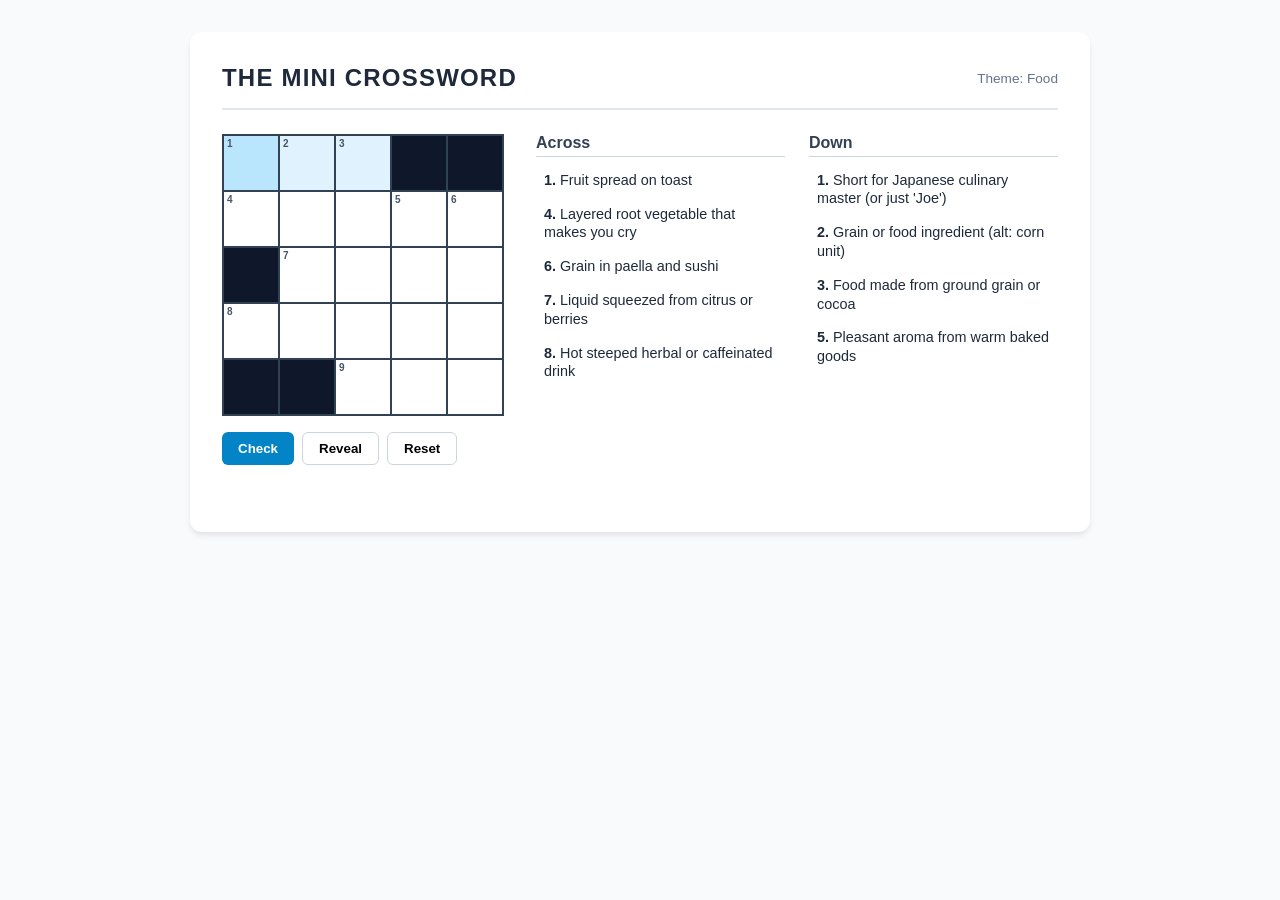
==== index.html @ 981eea90 "adding files" ====
<!DOCTYPE html>
<html lang="en">
<head>
  <meta charset="UTF-8">
  <meta name="viewport" content="width=device-width, initial-scale=1.0">
  <title>Food Mini Crossword</title>
  <link rel="stylesheet" href="style.css">
</head>
<body>

<div class="container">
  <header>
    <h1>The Mini Crossword</h1>
    <span style="font-size: 0.85rem; color: #64748b;">Theme: Food</span>
  </header>

  <main class="crossword-layout">
    <div>
      <div class="grid-container">
        <div id="playGrid" class="grid"></div>
      </div>
      <div style="margin-top: 1rem; display: flex; gap: 0.5rem;">
        <button class="btn btn-primary" onclick="checkPuzzle()">Check</button>
        <button class="btn" onclick="revealPuzzle()">Reveal</button>
        <button class="btn" onclick="resetPlayerGrid()">Reset</button>
      </div>
      <div id="statusMessage" class="status-msg"></div>
    </div>

    <div class="clues-container">
      <div class="clue-list">
        <h3>Across</h3>
        <div id="acrossClues"></div>
      </div>
      <div class="clue-list">
        <h3>Down</h3>
        <div id="downClues"></div>
      </div>
    </div>
  </main>
</div>

<script src="player.js"></script>
</body>
</html>
---- style.css ----
:root {
  --bg: #f8fafc;
  --card-bg: #ffffff;
  --text: #1e293b;
  --border: #334155;
  --primary: #0284c7;
  --highlight: #e0f2fe;
  --focus-cell: #bae6fd;
  --correct: #16a34a;
  --wrong: #dc2626;
  --block: #0f172a;
}

* {
  box-sizing: border-box;
  margin: 0;
  padding: 0;
  font-family: -apple-system, BlinkMacSystemFont, "Segoe UI", Roboto, sans-serif;
}

body {
  background-color: var(--bg);
  color: var(--text);
  padding: 2rem 1rem;
  display: flex;
  justify-content: center;
}

.container {
  max-width: 900px;
  width: 100%;
  background: var(--card-bg);
  padding: 2rem;
  border-radius: 12px;
  box-shadow: 0 4px 6px -1px rgb(0 0 0 / 0.1);
}

header {
  display: flex;
  justify-content: space-between;
  align-items: center;
  margin-bottom: 1.5rem;
  border-bottom: 2px solid #e2e8f0;
  padding-bottom: 1rem;
}

h1 {
  font-size: 1.5rem;
  text-transform: uppercase;
  letter-spacing: 0.05em;
}

.btn {
  padding: 0.5rem 1rem;
  border-radius: 6px;
  font-weight: 600;
  cursor: pointer;
  border: 1px solid #cbd5e1;
  background: #ffffff;
  transition: all 0.2s;
  text-decoration: none;
  display: inline-block;
}

.btn:hover { background: #f1f5f9; }
.btn-primary { background: var(--primary); color: white; border: none; }
.btn-primary:hover { background: #0369a1; }
.btn-danger { background: var(--wrong); color: white; border: none; }

.crossword-layout {
  display: grid;
  grid-template-columns: auto 1fr;
  gap: 2rem;
  align-items: start;
}

@media (max-width: 700px) {
  .crossword-layout { grid-template-columns: 1fr; }
}

.grid-container {
  display: inline-block;
  border: 2px solid var(--border);
  background-color: var(--border);
}

.grid {
  display: grid;
  grid-template-columns: repeat(5, 54px);
  grid-template-rows: repeat(5, 54px);
  gap: 2px;
}

.cell {
  position: relative;
  background-color: #fff;
  display: flex;
  justify-content: center;
  align-items: center;
  user-select: none;
}

.cell.blocked {
  background-color: var(--block);
  cursor: not-allowed;
}

.cell-number {
  position: absolute;
  top: 2px;
  left: 3px;
  font-size: 10px;
  font-weight: bold;
  color: #475569;
  pointer-events: none;
}

.cell input {
  width: 100%;
  height: 100%;
  border: none;
  text-align: center;
  font-size: 1.4rem;
  font-weight: bold;
  text-transform: uppercase;
  background: transparent;
  outline: none;
  caret-color: transparent;
  cursor: pointer;
}

.cell.highlighted { background-color: var(--highlight); }
.cell.focused { background-color: var(--focus-cell); }

.clues-container {
  display: grid;
  grid-template-columns: 1fr 1fr;
  gap: 1.5rem;
}

.clue-list h3 {
  margin-bottom: 0.5rem;
  font-size: 1rem;
  color: #334155;
  border-bottom: 1px solid #cbd5e1;
  padding-bottom: 0.25rem;
}

.clue-item {
  padding: 0.35rem 0.5rem;
  margin-bottom: 0.25rem;
  border-radius: 4px;
  font-size: 0.9rem;
  line-height: 1.3;
}

.status-msg {
  margin-top: 1rem;
  font-weight: 600;
  min-height: 1.2rem;
}
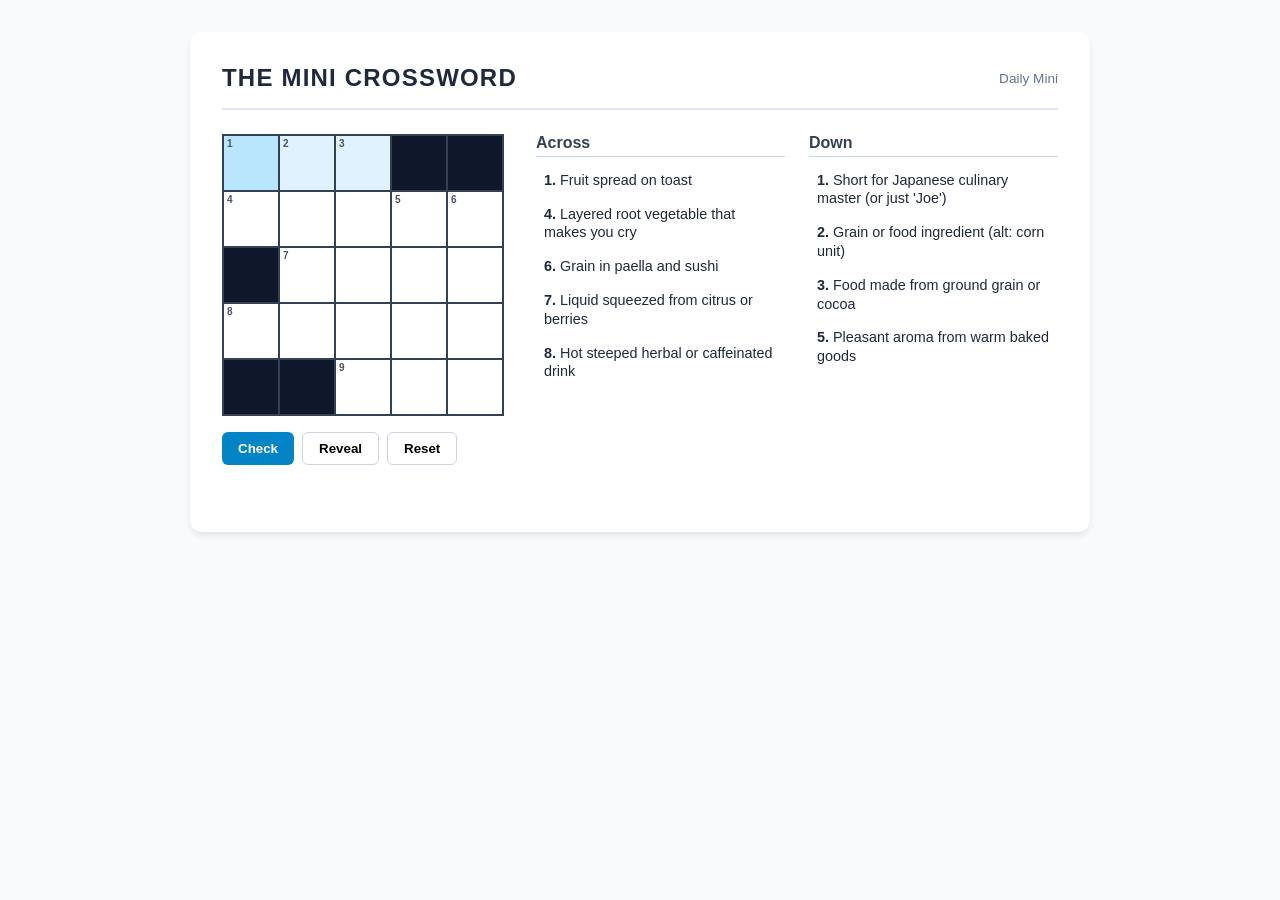
==== commit 2bdfea5b: "some changes" ====
--- a/index.html
+++ b/index.html
@@ -3,7 +3,7 @@
 <head>
   <meta charset="UTF-8">
   <meta name="viewport" content="width=device-width, initial-scale=1.0">
-  <title>Food Mini Crossword</title>
+  <title>The Mini Crossword</title>
   <link rel="stylesheet" href="style.css">
 </head>
 <body>
@@ -11,7 +11,7 @@
 <div class="container">
   <header>
     <h1>The Mini Crossword</h1>
-    <span style="font-size: 0.85rem; color: #64748b;">Theme: Food</span>
+    <span style="font-size: 0.85rem; color: #64748b;">Daily Mini</span>
   </header>
 
   <main class="crossword-layout">
--- a/style.css
+++ b/style.css
@@ -65,7 +65,6 @@
 .btn:hover { background: #f1f5f9; }
 .btn-primary { background: var(--primary); color: white; border: none; }
 .btn-primary:hover { background: #0369a1; }
-.btn-danger { background: var(--wrong); color: white; border: none; }
 
 .crossword-layout {
   display: grid;
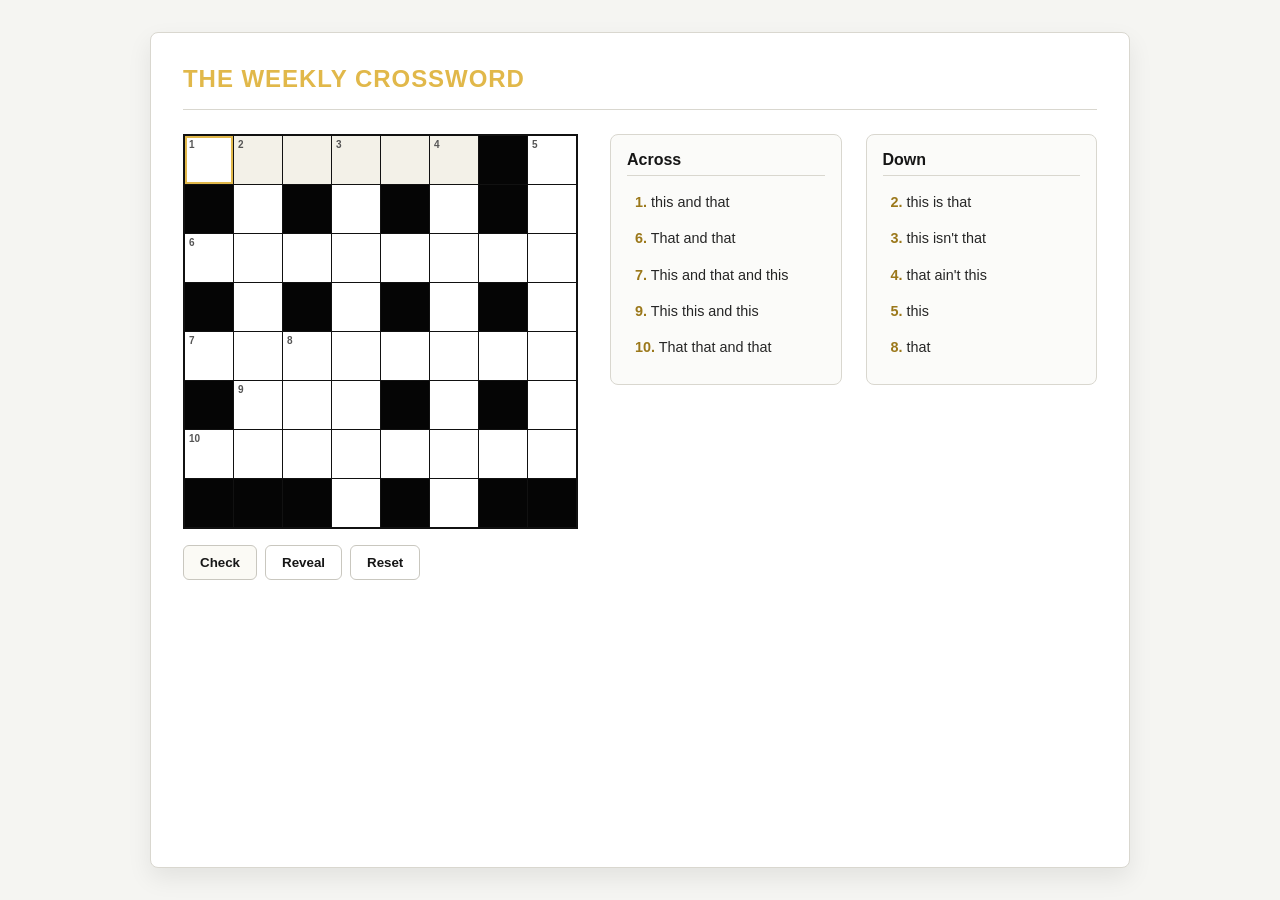
==== commit 8c24f9fc: ""Updated it to 8x8"" ====
--- a/index.html
+++ b/index.html
@@ -3,15 +3,14 @@
 <head>
   <meta charset="UTF-8">
   <meta name="viewport" content="width=device-width, initial-scale=1.0">
-  <title>The Mini Crossword</title>
+  <title>The Weekly Crossword</title>
   <link rel="stylesheet" href="style.css">
 </head>
 <body>
 
 <div class="container">
   <header>
-    <h1>The Mini Crossword</h1>
-    <span style="font-size: 0.85rem; color: #64748b;">Daily Mini</span>
+    <h1>The Weekly Crossword</h1>
   </header>
 
   <main class="crossword-layout">
@@ -42,4 +41,4 @@
 
 <script src="player.js"></script>
 </body>
-</html>+</html>
--- a/style.css
+++ b/style.css
@@ -1,14 +1,22 @@
 :root {
-  --bg: #f8fafc;
+  --bg: #f5f5f2;
   --card-bg: #ffffff;
-  --text: #1e293b;
-  --border: #334155;
-  --primary: #0284c7;
-  --highlight: #e0f2fe;
-  --focus-cell: #bae6fd;
-  --correct: #16a34a;
-  --wrong: #dc2626;
-  --block: #0f172a;
+  --panel-bg: #fbfbf9;
+  --text: #161616;
+  --muted: #6d6a62;
+  --border: #111111;
+  --primary: #e1b84a;
+  --primary-soft: #fbfaf5;
+  --highlight: #f3f1e8;
+  --focus-cell: #ffffff;
+  --correct: #217a45;
+  --wrong: #b42323;
+  --block: #050505;
+  --cell: #ffffff;
+  --cell-text: #111111;
+  --line: #d9d7cf;
+  --grid-size: 8;
+  --cell-size: 48px;
 }
 
 * {
@@ -19,7 +27,8 @@
 }
 
 body {
-  background-color: var(--bg);
+  min-height: 100vh;
+  background: var(--bg);
   color: var(--text);
   padding: 2rem 1rem;
   display: flex;
@@ -27,44 +36,78 @@
 }
 
 .container {
-  max-width: 900px;
+  max-width: 980px;
   width: 100%;
   background: var(--card-bg);
+  border: 1px solid var(--line);
   padding: 2rem;
-  border-radius: 12px;
-  box-shadow: 0 4px 6px -1px rgb(0 0 0 / 0.1);
+  border-radius: 8px;
+  box-shadow: 0 10px 24px rgb(0 0 0 / 0.08);
 }
 
 header {
   display: flex;
   justify-content: space-between;
   align-items: center;
+  gap: 1rem;
   margin-bottom: 1.5rem;
-  border-bottom: 2px solid #e2e8f0;
+  border-bottom: 1px solid var(--line);
   padding-bottom: 1rem;
 }
 
 h1 {
+  color: var(--primary);
   font-size: 1.5rem;
   text-transform: uppercase;
-  letter-spacing: 0.05em;
+  letter-spacing: 0.04em;
+}
+
+h3 {
+  color: var(--text);
+}
+
+code {
+  color: #9b781b;
+}
+
+header span,
+.helper-text {
+  color: var(--muted);
+  font-size: 0.9rem;
+}
+
+.helper-text {
+  margin-bottom: 1.5rem;
 }
 
 .btn {
-  padding: 0.5rem 1rem;
+  padding: 0.55rem 1rem;
   border-radius: 6px;
-  font-weight: 600;
+  font-weight: 700;
   cursor: pointer;
-  border: 1px solid #cbd5e1;
+  border: 1px solid #c9c7bf;
   background: #ffffff;
-  transition: all 0.2s;
+  color: var(--text);
+  transition: background 0.2s, border-color 0.2s;
   text-decoration: none;
   display: inline-block;
 }
 
-.btn:hover { background: #f1f5f9; }
-.btn-primary { background: var(--primary); color: white; border: none; }
-.btn-primary:hover { background: #0369a1; }
+.btn:hover {
+  background: #f4f3ee;
+  border-color: #9f9c93;
+}
+
+.btn-primary {
+  background: var(--primary-soft);
+  color: #171717;
+  border-color: #c9c7bf;
+}
+
+.btn-primary:hover {
+  background: #f1efe7;
+  border-color: #9f9c93;
+}
 
 .crossword-layout {
   display: grid;
@@ -73,10 +116,6 @@
   align-items: start;
 }
 
-@media (max-width: 700px) {
-  .crossword-layout { grid-template-columns: 1fr; }
-}
-
 .grid-container {
   display: inline-block;
   border: 2px solid var(--border);
@@ -85,14 +124,14 @@
 
 .grid {
   display: grid;
-  grid-template-columns: repeat(5, 54px);
-  grid-template-rows: repeat(5, 54px);
-  gap: 2px;
+  grid-template-columns: repeat(var(--grid-size), var(--cell-size));
+  grid-template-rows: repeat(var(--grid-size), var(--cell-size));
+  gap: 1px;
 }
 
 .cell {
   position: relative;
-  background-color: #fff;
+  background-color: var(--cell);
   display: flex;
   justify-content: center;
   align-items: center;
@@ -106,11 +145,11 @@
 
 .cell-number {
   position: absolute;
-  top: 2px;
-  left: 3px;
+  top: 3px;
+  left: 4px;
   font-size: 10px;
-  font-weight: bold;
-  color: #475569;
+  font-weight: 800;
+  color: #555555;
   pointer-events: none;
 }
 
@@ -119,17 +158,24 @@
   height: 100%;
   border: none;
   text-align: center;
-  font-size: 1.4rem;
-  font-weight: bold;
+  font-size: 1.25rem;
+  font-weight: 800;
   text-transform: uppercase;
+  color: var(--cell-text);
   background: transparent;
   outline: none;
   caret-color: transparent;
   cursor: pointer;
 }
 
-.cell.highlighted { background-color: var(--highlight); }
-.cell.focused { background-color: var(--focus-cell); }
+.cell.highlighted {
+  background-color: var(--highlight);
+}
+
+.cell.focused {
+  background-color: var(--focus-cell);
+  box-shadow: inset 0 0 0 2px #e1b84a;
+}
 
 .clues-container {
   display: grid;
@@ -137,24 +183,90 @@
   gap: 1.5rem;
 }
 
-.clue-list h3 {
-  margin-bottom: 0.5rem;
+.clue-list,
+.clues-container > div {
+  background: var(--panel-bg);
+  border: 1px solid var(--line);
+  border-radius: 8px;
+  padding: 1rem;
+}
+
+.clue-list h3,
+.clues-container h3 {
+  margin-bottom: 0.7rem;
   font-size: 1rem;
-  color: #334155;
-  border-bottom: 1px solid #cbd5e1;
-  padding-bottom: 0.25rem;
+  border-bottom: 1px solid var(--line);
+  padding-bottom: 0.35rem;
 }
 
 .clue-item {
-  padding: 0.35rem 0.5rem;
+  padding: 0.4rem 0.5rem;
   margin-bottom: 0.25rem;
-  border-radius: 4px;
+  border-radius: 5px;
+  color: #262626;
   font-size: 0.9rem;
-  line-height: 1.3;
+  line-height: 1.35;
+}
+
+.clue-item strong {
+  color: #9b781b;
+}
+
+.builder-clue-field {
+  margin-bottom: 0.7rem;
+}
+
+.builder-clue-field label {
+  display: block;
+  margin-bottom: 0.3rem;
+  color: #5a5a5a;
+  font-size: 0.85rem;
+  font-weight: 800;
+}
+
+.builder-clue-field input {
+  width: 100%;
+  padding: 0.45rem 0.5rem;
+  border: 1px solid #c9c7bf;
+  border-radius: 5px;
+  background: #ffffff;
+  color: var(--text);
+  outline: none;
+}
+
+.builder-clue-field input:focus {
+  border-color: #8f8b82;
+  box-shadow: 0 0 0 2px rgba(225, 184, 74, 0.12);
 }
 
 .status-msg {
   margin-top: 1rem;
-  font-weight: 600;
+  font-weight: 700;
   min-height: 1.2rem;
-}+}
+
+@media (max-width: 760px) {
+  .crossword-layout,
+  .clues-container {
+    grid-template-columns: 1fr;
+  }
+}
+
+@media (max-width: 520px) {
+  :root {
+    --cell-size: 39px;
+  }
+
+  body {
+    padding: 1rem 0.5rem;
+  }
+
+  .container {
+    padding: 1rem;
+  }
+
+  header {
+    align-items: flex-start;
+    flex-direction: column;
+  }
+}
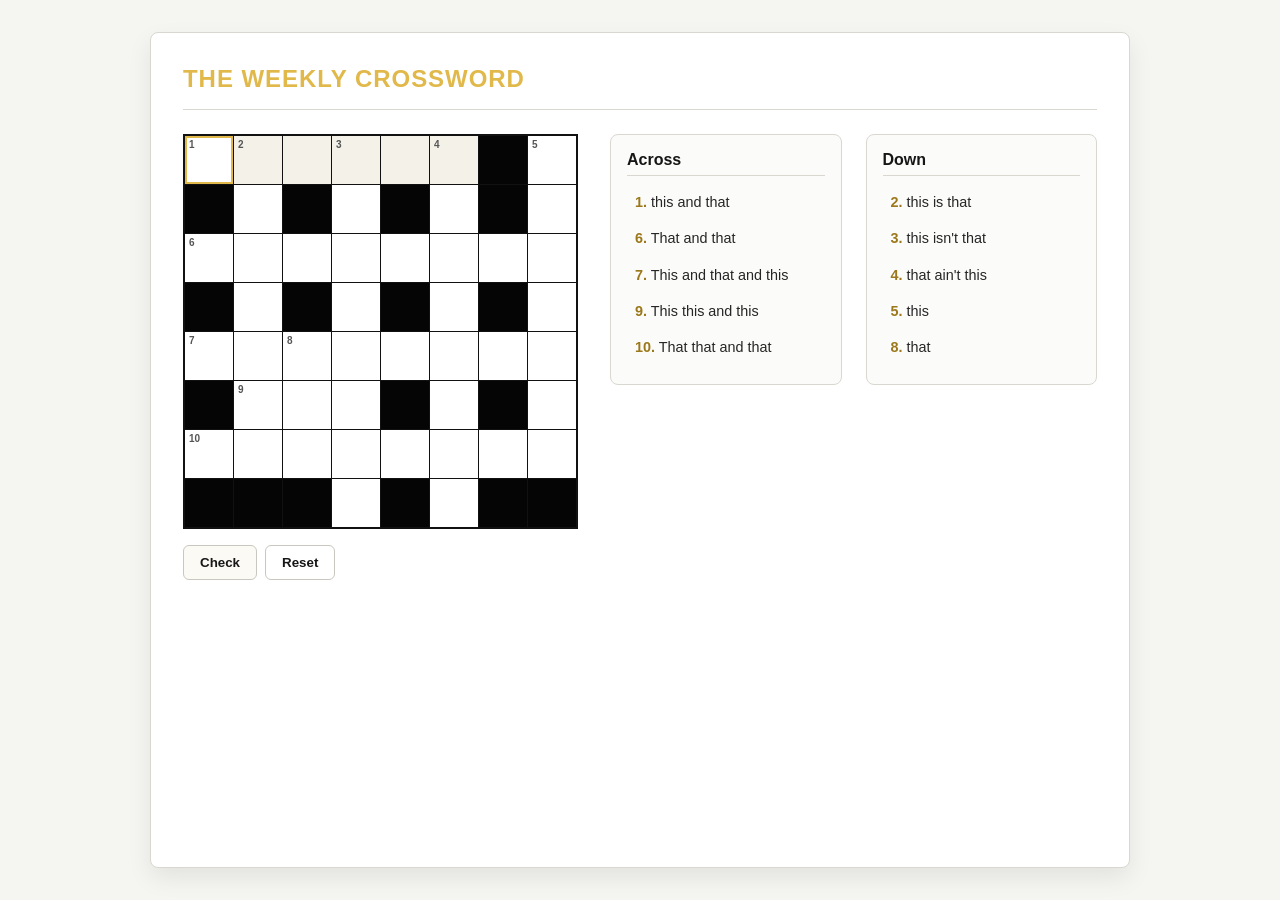
==== commit 281249bd: "removed reveal button" ====
--- a/index.html
+++ b/index.html
@@ -20,7 +20,6 @@
       </div>
       <div style="margin-top: 1rem; display: flex; gap: 0.5rem;">
         <button class="btn btn-primary" onclick="checkPuzzle()">Check</button>
-        <button class="btn" onclick="revealPuzzle()">Reveal</button>
         <button class="btn" onclick="resetPlayerGrid()">Reset</button>
       </div>
       <div id="statusMessage" class="status-msg"></div>
